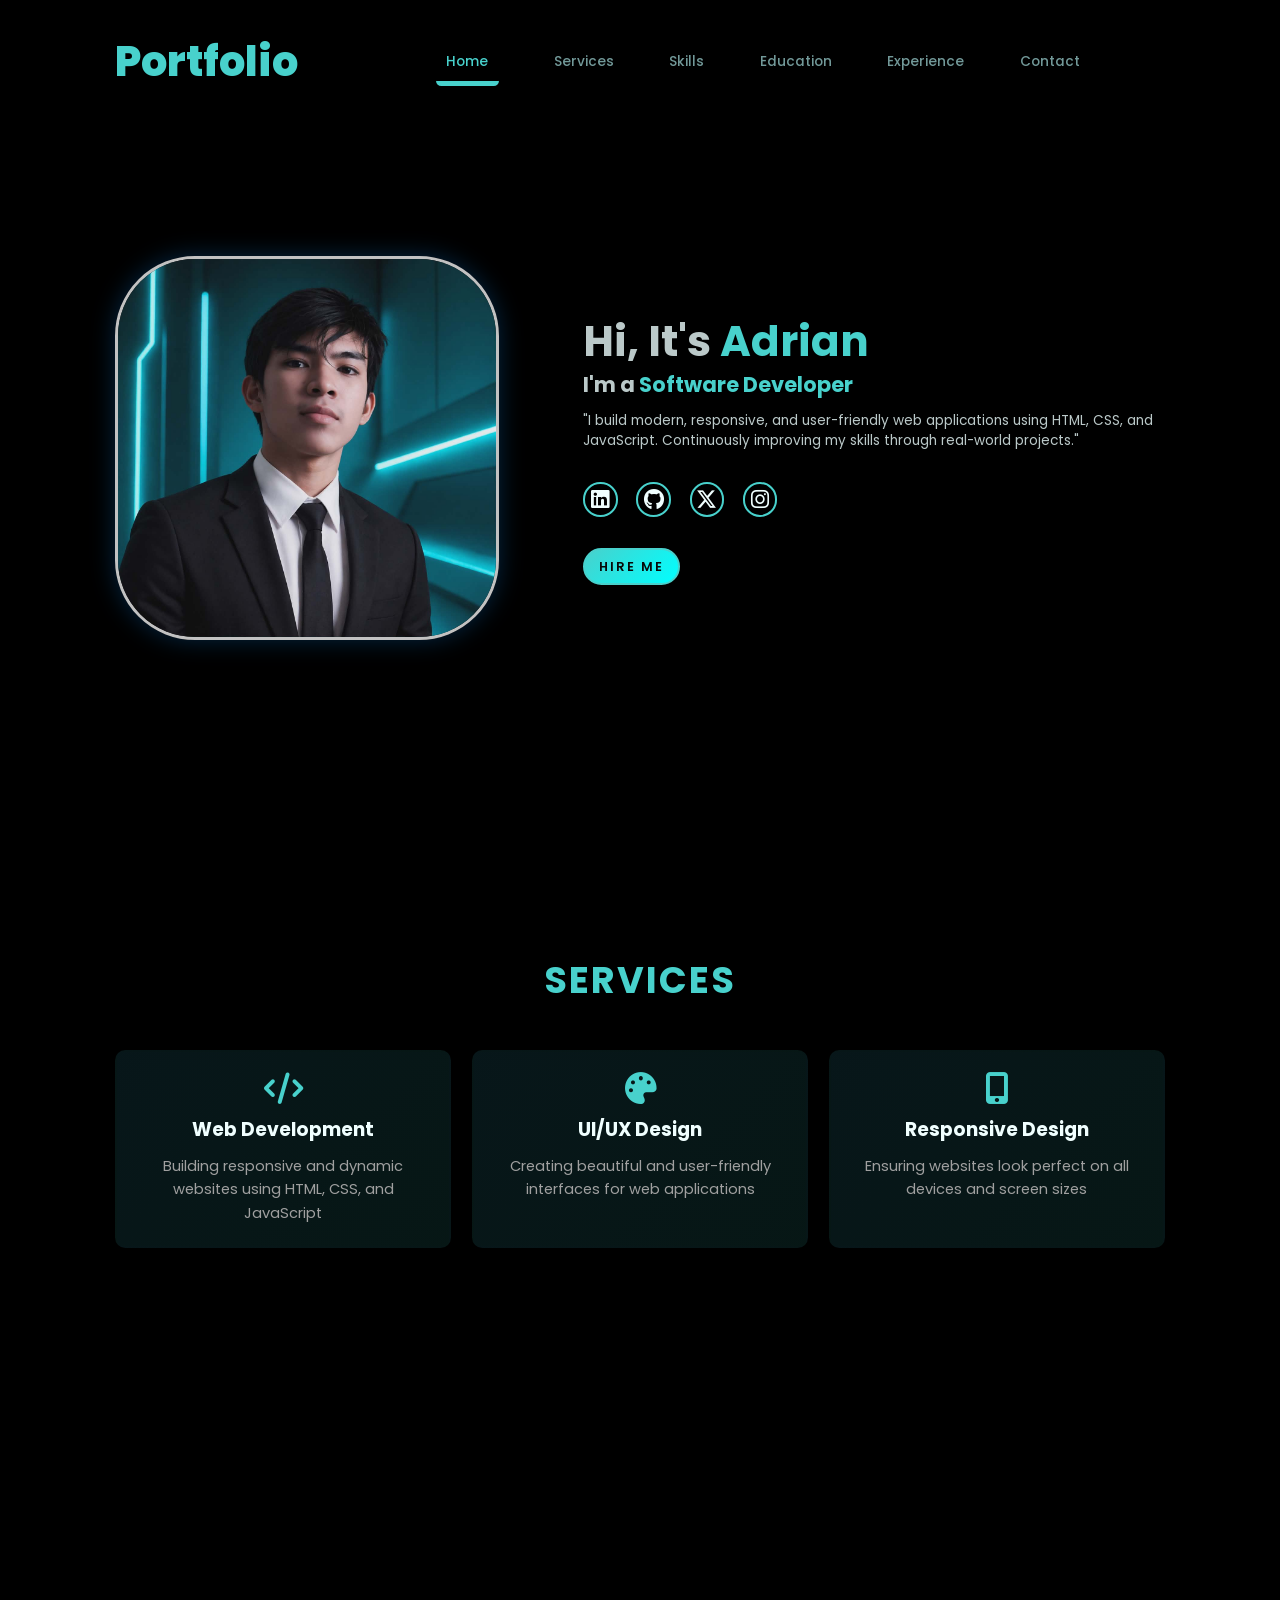
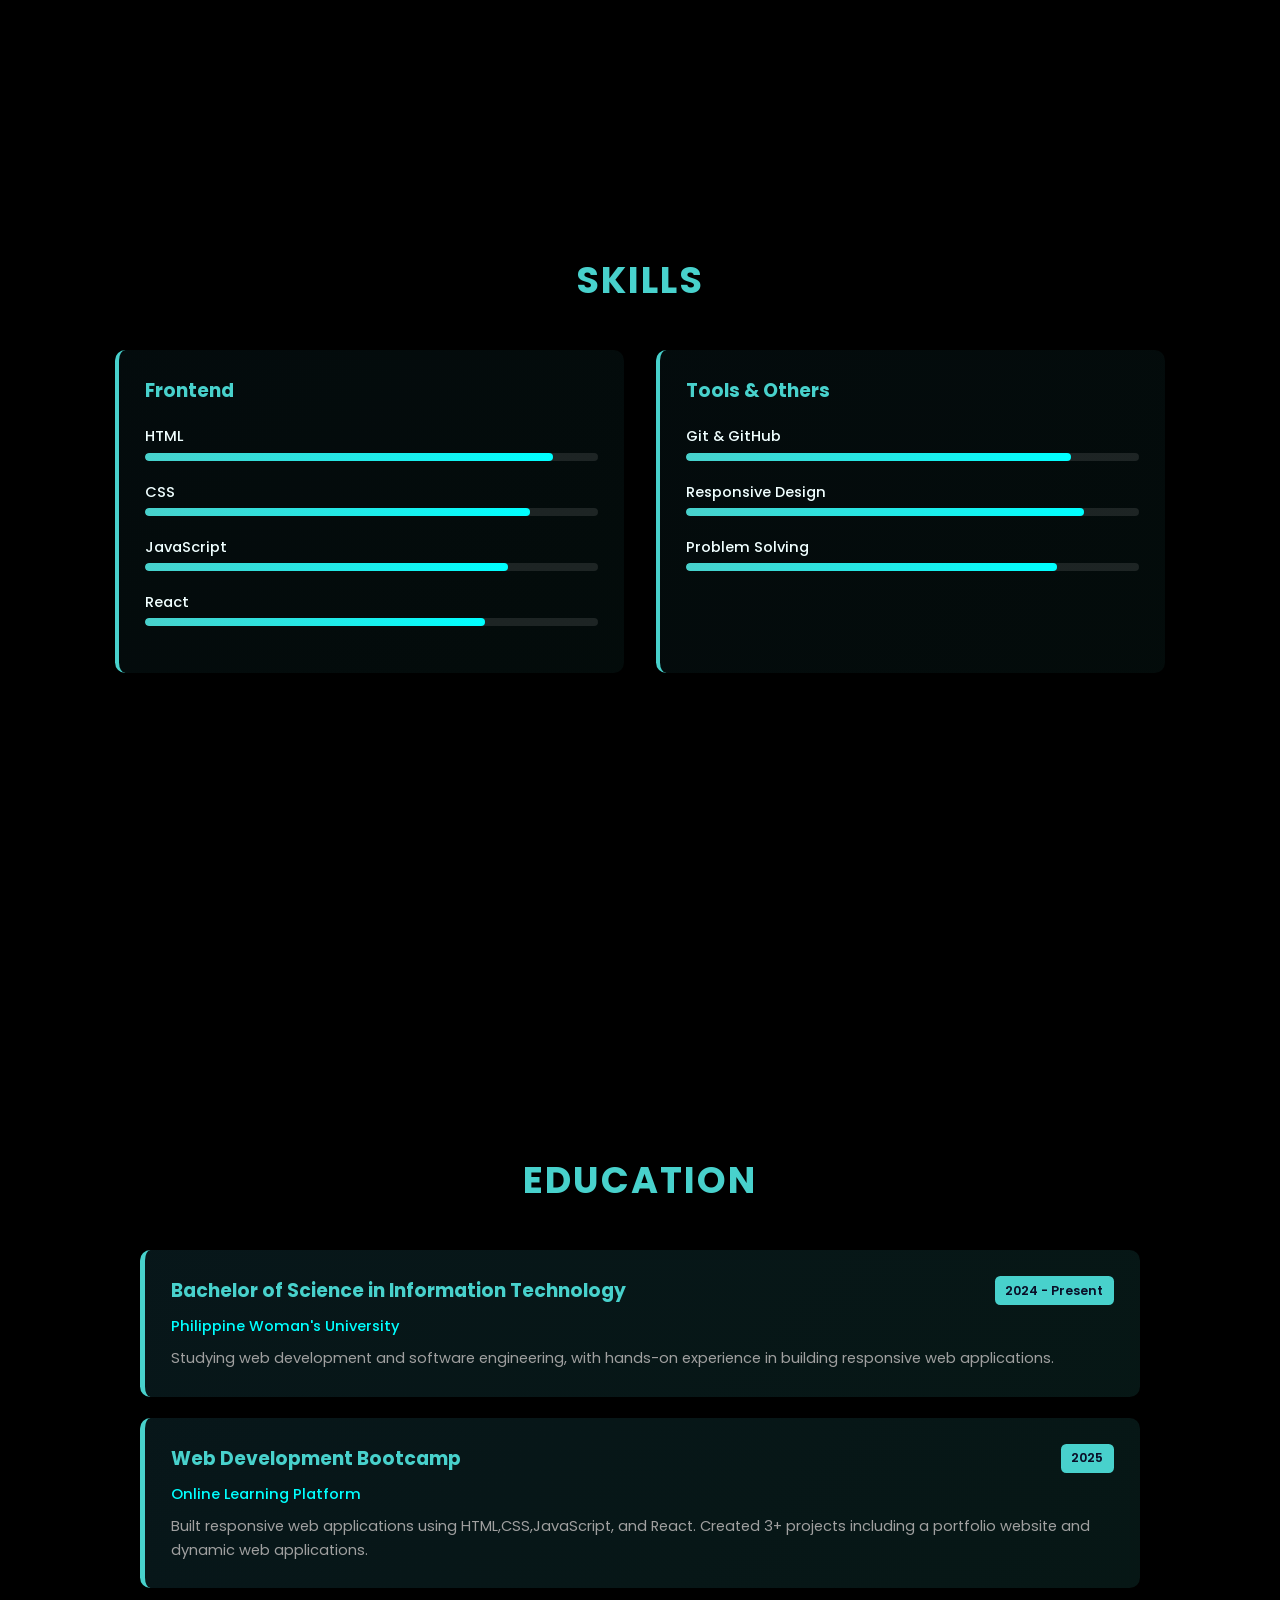
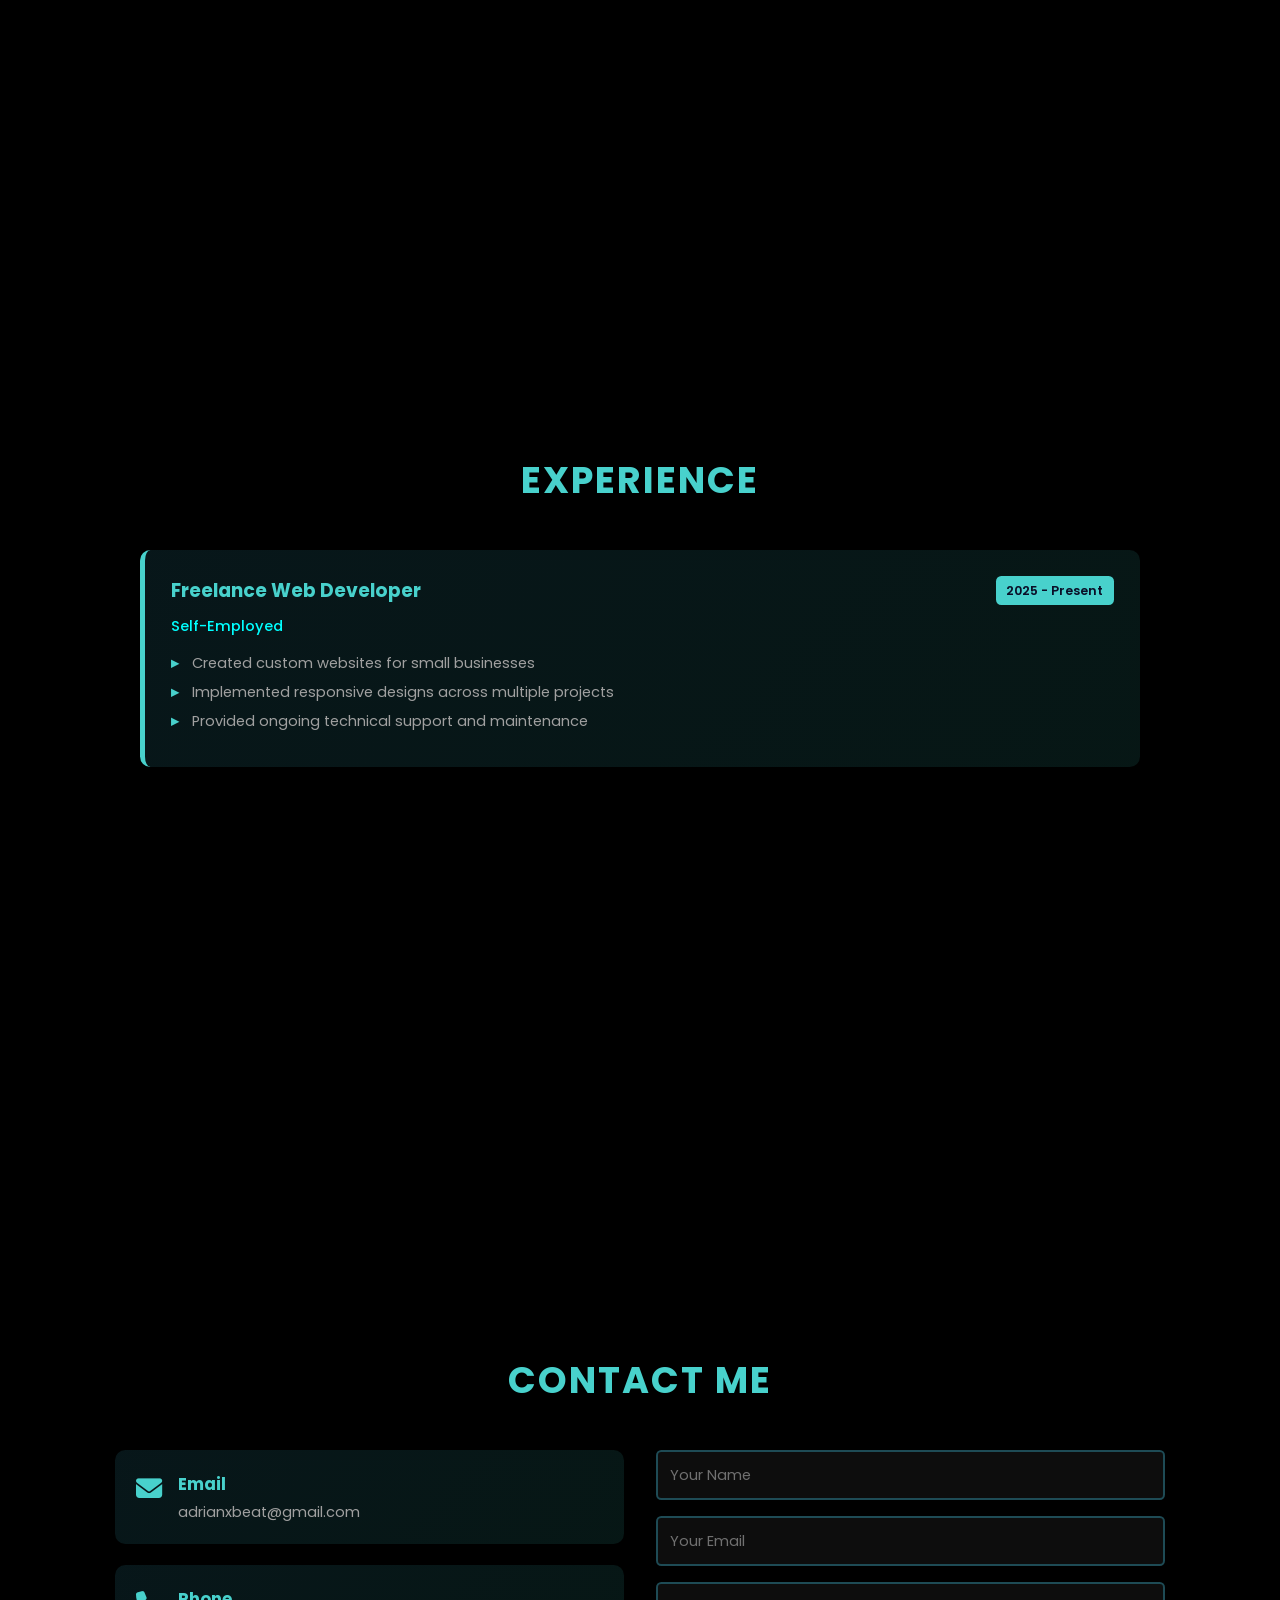
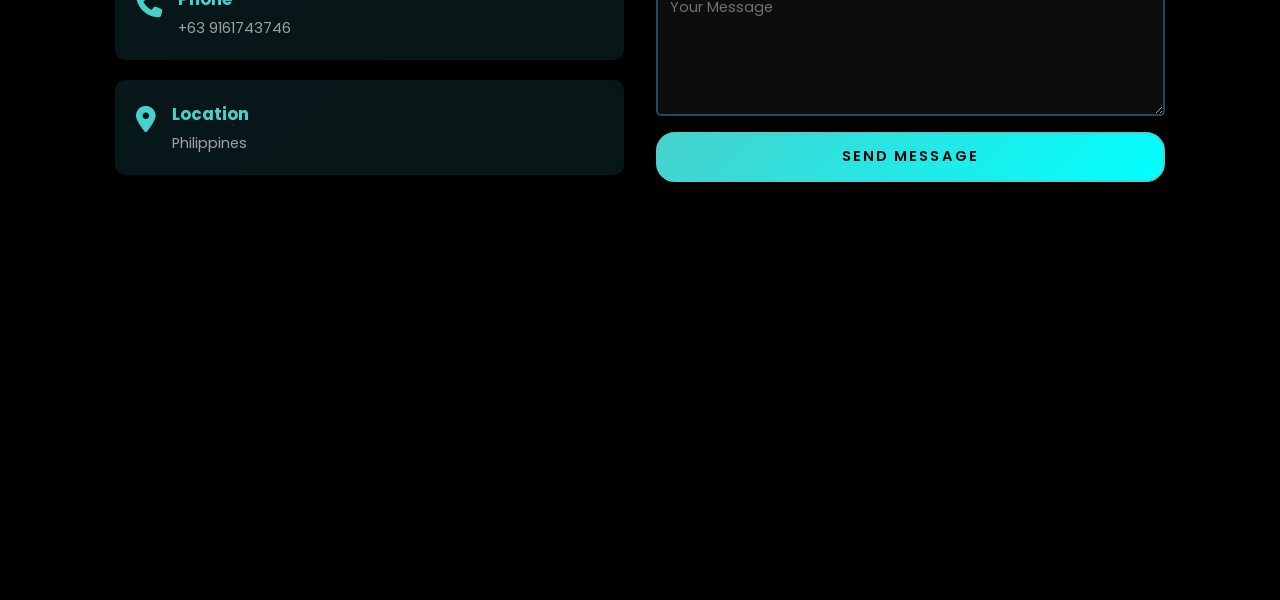
==== index.html @ 067dfb55 "first commit" ====
<!DOCTYPE html>
<html lang="en">
<head>
    <meta charset="UTF-8">
    <meta name="viewport" content="width=device-width, initial-scale=1.0">
    <title>Portfolio Website</title>
     <link rel="stylesheet" href="https://cdnjs.cloudflare.com/ajax/libs/font-awesome/6.5.1/css/all.min.css">
     
     <link rel="stylesheet" href="style.css">
    
     
</head>
<body>
    <header>
        <a href="#" class="logo"> Portfolio</a>
        
        <nav id="navbar">
            <a href="#home" class="active">Home</a>
            <a href="#services">Services</a>
            <a href="#skills">Skills</a>
            <a href="#education">Education</a>
            <a href="#experience">Experience</a>
            <a href="#contact">Contact</a>
            </nav>

        <div class="menu-toggle" id="menuToggle">
            <span></span>
            <span></span>
            <span></span>
        </div>
            </header>
            <section id="home" class="home">
                <div class="home-img">
                    <img src="image.jpg/xgEoRzJ2.jpeg" alt="Adie's profile">
                    </div>
                <div class="home-content">
                    <h1>Hi, It's <span>Adrian</span></h1>
                    <h3 class="typing-text"> I'm a<span></span></h3>
                    <p>"I build modern, responsive, and user-friendly web applications using HTML, CSS, and JavaScript. Continuously improving my skills through real-world projects."</p>
                    <div class="social-icons">
                        <a href="#"><i class="fa-brands fa-linkedin"></i></a>
                        <a href="#"><i class="fa-brands fa-github"></i></a>
                        <a href="#"><i class="fa-brands fa-x-twitter"></i></a>
                        <a href="#"><i class="fa-brands fa-instagram"></i></a>
                        </div>
                        <a href="#contact" class="btn">Hire me</a>
                        </div>
            
            </section>

            <!-- SERVICES SECTION -->
            <section id="services" class="services">
                <h2 class="section-title">Services</h2>
                <div class="services-container">
                    <div class="service-card">
                        <i class="fas fa-code"></i>
                        <h3>Web Development</h3>
                        <p>Building responsive and dynamic websites using HTML, CSS, and JavaScript</p>
                    </div>
                    <div class="service-card">
                        <i class="fas fa-palette"></i>
                        <h3>UI/UX Design</h3>
                        <p>Creating beautiful and user-friendly interfaces for web applications</p>
                    </div>
                    <div class="service-card">
                        <i class="fas fa-mobile-alt"></i>
                        <h3>Responsive Design</h3>
                        <p>Ensuring websites look perfect on all devices and screen sizes</p>
                    </div>
                </div>
            </section>

            <!-- SKILLS SECTION -->
            <section id="skills" class="skills">
                <h2 class="section-title">Skills</h2>
                <div class="skills-container">
                    <div class="skill-box">
                        <h3>Frontend</h3>
                        <div class="skill-item">
                            <span>HTML</span>
                            <div class="skill-bar">
                                <div class="skill-progress" style="width: 90%;"></div>
                            </div>
                        </div>
                        <div class="skill-item">
                            <span>CSS</span>
                            <div class="skill-bar">
                                <div class="skill-progress" style="width: 85%;"></div>
                            </div>
                        </div>
                        <div class="skill-item">
                            <span>JavaScript</span>
                            <div class="skill-bar">
                                <div class="skill-progress" style="width: 80%;"></div>
                            </div>
                        </div>
                        <div class="skill-item">
                            <span>React</span>
                            <div class="skill-bar">
                                <div class="skill-progress" style="width: 75%;"></div>
                            </div>
                        </div>
                    </div>
                    <div class="skill-box">
                        <h3>Tools & Others</h3>
                        <div class="skill-item">
                            <span>Git & GitHub</span>
                            <div class="skill-bar">
                                <div class="skill-progress" style="width: 85%;"></div>
                            </div>
                        </div>
                        <div class="skill-item">
                            <span>Responsive Design</span>
                            <div class="skill-bar">
                                <div class="skill-progress" style="width: 88%;"></div>
                            </div>
                        </div>
                        <div class="skill-item">
                            <span>Problem Solving</span>
                            <div class="skill-bar">
                                <div class="skill-progress" style="width: 82%;"></div>
                            </div>
                   
                </div>
            </section>

            <!-- EDUCATION SECTION -->
            <section id="education" class="education">
                <h2 class="section-title">Education</h2>
                <div class="education-container">
                    <div class="edu-card">
                        <div class="edu-header">
                            <h3>Bachelor of Science in Information Technology</h3>
                            <span class="year">2024 - Present</span>
                        </div>
                        <p class="school">Philippine Woman's University</p>
                        <p class="description">Studying web development and software engineering, with hands-on experience in building responsive web applications.</p>
                    </div>
                    <div class="edu-card">
                        <div class="edu-header">
                            <h3>Web Development Bootcamp</h3>
                            <span class="year">2025</span>
                        </div>
                        <p class="school">Online Learning Platform</p>
                        <p class="description">Built responsive web applications using HTML,CSS,JavaScript, and React. Created 3+ projects including a portfolio website and dynamic web applications.</p>
                    </div>
            
                </div>
            </section>

            <!-- EXPERIENCE SECTION -->
            <section id="experience" class="experience">
                <h2 class="section-title">Experience</h2>
                <div class="experience-container">
                   
                    <div class="exp-card">
                        <div class="exp-header">
                            <h3>Freelance Web Developer</h3>
                            <span class="year">2025 - Present</span>
                        </div>
                        <p class="company">Self-Employed</p>
                        <ul class="exp-details">
                            <li>Created custom websites for small businesses</li>
                            <li>Implemented responsive designs across multiple projects</li>
                            <li>Provided ongoing technical support and maintenance</li>
                        </ul>
                    </div>
                </div>
            </section>

            <!-- CONTACT SECTION -->
            <section id="contact" class="contact">
                <h2 class="section-title">Contact Me</h2>
                <div class="contact-container">
                    <div class="contact-info">
                        <div class="contact-item">
                            <i class="fas fa-envelope"></i>
                            <div>
                                <h3>Email</h3>
                                <p>adrianxbeat@gmail.com</p>
                            </div>
                        </div>
                        <div class="contact-item">
                            <i class="fas fa-phone"></i>
                            <div>
                                <h3>Phone</h3>
                                <p>+63 9161743746</p>
                            </div>
                        </div>
                        <div class="contact-item">
                            <i class="fas fa-map-marker-alt"></i>
                            <div>
                                <h3>Location</h3>
                                <p>Philippines</p>
                            </div>
                        </div>
                    </div>
                    <form class="contact-form">
                        <input type="text" placeholder="Your Name" required>
                        <input type="email" placeholder="Your Email" required>
                        <textarea placeholder="Your Message" rows="5" required></textarea>
                        <button type="submit" class="btn">Send Message</button>
                    </form>
                </div>
            </section>

    <script>
        // Menu Toggle
        const menuToggle = document.getElementById('menuToggle');
        const navbar = document.getElementById('navbar');
        const navLinks = document.querySelectorAll('nav a');

        menuToggle.addEventListener('click', () => {
            menuToggle.classList.toggle('active');
            navbar.classList.toggle('active');
        });

        // Close menu when a link is clicked
        navLinks.forEach(link => {
            link.addEventListener('click', () => {
                menuToggle.classList.remove('active');
                navbar.classList.remove('active');
            });
        });
    </script>
         
</body>
</html>
---- style.css ----
@import url('https://fonts.googleapis.com/css2?family=Poppins%3Awght%40100%3B200%3B300%3B400%3B500%3B600&display=swap%27%29%3B');


*{
    margin: 0;
    padding: 0;
    box-sizing: border-box;
    text-decoration: none;
    outline: none;
    font-family: 'Poppins', sans-serif;
}

html{
    font-size: 65.5%;
    scroll-behavior: smooth;
    
}

  body {
    width: 100%;
    height: 100vh;
    overflow-x: hidden;
    background: url("") no-repeat center center fixed;
    background-size: cover;
    color: rgb(187, 201, 201);
} 




header{
    margin-top: 20px;
    position: fixed;
    top: 0;
    left: 0;
    width: 100%;
    padding: 1rem  9%;
    background-color: transparent;
    filter: drop-shadow(10px);   
    display: flex;
    justify-content: space-between;
    align-items: center;
    z-index: 100;
}

.logo{
    font-size: 4rem;
    font-weight: 800;
    font-style: montserrat; ;
    color: mediumturquoise;
    Cursor: pointer;
    transition: 0.5s;
    
}
.logo:hover{
    transition: scale(1.1) ;
    transform: translateY(-10px);

   
}
nav a{
    font-size: 1.3rem;
    color: rgb(114, 153, 153);
    margin-left: 5rem;
    font-weight: 500; 
    transition: 0.3s ease;
    border-bottom: 3px solid transparent;

}
nav a:hover,
   nav a.active{
    color: mediumturquoise;
    border-bottom: 3px solid mediumturquoise;
}
 
nav a:hover,
nav a.active{
    padding: 1rem;
border-radius: 0.5rem;
border-bottom: 0.5rem solid mediumturquoise;
}



section{
   min-height: 100vh;
   padding: 5rem 9% 5rem ;
   scroll-margin-top: 100px; /* Adjust this value based on your header height */
}
 .home {
    display: flex;
    justify-content: center;
    align-items: center;
    gap: 8rem;
    background: url("") no-repeat center center;
    background-size: cover;
    background-color: black; /* fallback color */
}
    

.home .home-content h1{
    font-size: 4rem;
    font-weight: 700;
    line-height: 1.3;
    
}

/* SERVICES SECTION */
.services {
    background-color: #000000;
    padding: 5rem 9%;
}

.section-title {
    font-size: 3.5rem;
    font-weight: 700;
    text-align: center;
    margin-bottom: 4rem;
    color: mediumturquoise;
    text-transform: uppercase;
    letter-spacing: 2px;
}

.services-container {
    display: grid;
    grid-template-columns: repeat(auto-fit, minmax(280px, 1fr));
    gap: 2rem;
    max-width: 1200px;
    margin: 0 auto;
}

.service-card {
    background: linear-gradient(135deg, rgba(72, 219, 251, 0.1), rgba(64, 224, 208, 0.1));
    padding: 2rem;
    border-radius: 1rem;
    text-align: center;
    border: 2px solid transparent;
    transition: all 0.3s ease;
    cursor: pointer;
}

.service-card:hover {
    border-color: mediumturquoise;
    transform: translateY(-10px);
    box-shadow: 0 10px 30px rgba(72, 219, 251, 0.3);
}

.service-card i {
    font-size: 3rem;
    color: mediumturquoise;
    margin-bottom: 1rem;
}

.service-card h3 {
    font-size: 1.8rem;
    margin-bottom: 1rem;
    color: azure;
}

.service-card p {
    font-size: 1.4rem;
    color: #a0a0a0;
    line-height: 1.6;
}

/* SKILLS SECTION */
.skills {
    background-color: #000000;
    padding: 5rem 9%;
}

.skills-container {
    display: grid;
    grid-template-columns: repeat(auto-fit, minmax(300px, 1fr));
    gap: 3rem;
    max-width: 1200px;
    margin: 0 auto;
}

.skill-box {
    background: linear-gradient(135deg, rgba(72, 219, 251, 0.05), rgba(64, 224, 208, 0.05));
    padding: 2.5rem;
    border-radius: 1rem;
    border-left: 4px solid mediumturquoise;
}

.skill-box h3 {
    font-size: 1.8rem;
    color: mediumturquoise;
    margin-bottom: 2rem;
}

.skill-item {
    margin-bottom: 2rem;
}

.skill-item span {
    display: block;
    font-size: 1.4rem;
    color: azure;
    margin-bottom: 0.5rem;
    font-weight: 500;
}

.skill-bar {
    height: 8px;
    background-color: rgba(255, 255, 255, 0.1);
    border-radius: 10px;
    overflow: hidden;
}

.skill-progress {
    height: 100%;
    background: linear-gradient(90deg, mediumturquoise, cyan);
    border-radius: 10px;
    transition: width 0.3s ease;
}

/* EDUCATION SECTION */
.education {
    background-color: #000000;
    padding: 5rem 9%;
}

.education-container {
    max-width: 1000px;
    margin: 0 auto;
    display: flex;
    flex-direction: column;
    gap: 2rem;
}

.edu-card {
    background: linear-gradient(135deg, rgba(72, 219, 251, 0.1), rgba(64, 224, 208, 0.1));
    padding: 2.5rem;
    border-radius: 1rem;
    border-left: 5px solid mediumturquoise;
    transition: all 0.3s ease;
}

.edu-card:hover {
    transform: translateX(10px);
    box-shadow: 0 10px 30px rgba(72, 219, 251, 0.2);
}

.edu-header {
    display: flex;
    justify-content: space-between;
    align-items: flex-start;
    margin-bottom: 1rem;
}

.edu-card h3 {
    font-size: 1.8rem;
    color: mediumturquoise;
    flex: 1;
}

.edu-card .year {
    background-color: mediumturquoise;
    color: #0a0e27;
    padding: 0.5rem 1rem;
    border-radius: 0.5rem;
    font-weight: 600;
    font-size: 1.2rem;
    white-space: nowrap;
    margin-left: 1rem;
}

.school {
    font-size: 1.4rem;
    color: cyan;
    margin-bottom: 1rem;
    font-weight: 500;
}

.edu-card .description {
    font-size: 1.4rem;
    color: #a0a0a0;
    line-height: 1.6;
}

/* EXPERIENCE SECTION */
.experience {
    background-color: #000000;
    padding: 5rem 9%;
}

.experience-container {
    max-width: 1000px;
    margin: 0 auto;
    display: flex;
    flex-direction: column;
    gap: 2rem;
}

.exp-card {
    background: linear-gradient(135deg, rgba(72, 219, 251, 0.1), rgba(64, 224, 208, 0.1));
    padding: 2.5rem;
    border-radius: 1rem;
    border-left: 5px solid mediumturquoise;
    transition: all 0.3s ease;
}

.exp-card:hover {
    transform: translateX(10px);
    box-shadow: 0 10px 30px rgba(72, 219, 251, 0.2);
}

.exp-header {
    display: flex;
    justify-content: space-between;
    align-items: flex-start;
    margin-bottom: 1rem;
}

.exp-card h3 {
    font-size: 1.8rem;
    color: mediumturquoise;
    flex: 1;
}

.exp-card .year {
    background-color: mediumturquoise;
    color: #0a0e27;
    padding: 0.5rem 1rem;
    border-radius: 0.5rem;
    font-weight: 600;
    font-size: 1.2rem;
    white-space: nowrap;
    margin-left: 1rem;
}

.company {
    font-size: 1.4rem;
    color: cyan;
    margin-bottom: 1.5rem;
    font-weight: 500;
}

.exp-details {
    list-style: none;
}

.exp-details li {
    font-size: 1.4rem;
    color: #a0a0a0;
    margin-bottom: 0.8rem;
    padding-left: 2rem;
    position: relative;
}

.exp-details li:before {
    content: "▸";
    position: absolute;
    left: 0;
    color: mediumturquoise;
    font-weight: bold;
}

/* CONTACT SECTION */
.contact {
    background-color: #000000;
    padding: 5rem 9%;
}

.contact-container {
    max-width: 1200px;
    margin: 0 auto;
    display: grid;
    grid-template-columns: 1fr 1fr;
    gap: 3rem;
}

.contact-info {
    display: flex;
    flex-direction: column;
    gap: 2rem;
}

.contact-item {
    display: flex;
    gap: 1.5rem;
    align-items: flex-start;
    background: linear-gradient(135deg, rgba(72, 219, 251, 0.1), rgba(64, 224, 208, 0.1));
    padding: 2rem;
    border-radius: 1rem;
    transition: all 0.3s ease;
}

.contact-item:hover {
    transform: translateY(-5px);
    box-shadow: 0 10px 30px rgba(72, 219, 251, 0.2);
}

.contact-item i {
    font-size: 2.5rem;
    color: mediumturquoise;
    margin-top: 0.5rem;
}

.contact-item h3 {
    font-size: 1.6rem;
    color: mediumturquoise;
    margin-bottom: 0.5rem;
}

.contact-item p {
    font-size: 1.4rem;
    color: #a0a0a0;
}

.contact-form {
    display: flex;
    flex-direction: column;
    gap: 1.5rem;
}

.contact-form input,
.contact-form textarea {
    padding: 1.2rem;
    background-color: rgba(255, 255, 255, 0.05);
    border: 2px solid rgba(72, 219, 251, 0.3);
    border-radius: 0.5rem;
    color: azure;
    font-size: 1.4rem;
    font-family: 'Poppins', sans-serif;
    transition: all 0.3s ease;
}

.contact-form input:focus,
.contact-form textarea:focus {
    outline: none;
    border-color: mediumturquoise;
    box-shadow: 0 0 20px rgba(72, 219, 251, 0.3);
}

.contact-form input::placeholder,
.contact-form textarea::placeholder {
    color: #707070;
}

.contact-form .btn {
    padding: 1.2rem 2.5rem;
    font-size: 1.4rem;
    font-weight: 600;
}

/* BUTTON STYLING */
.btn {
    display: inline-block;
    padding: 1rem 2.5rem;
    background: linear-gradient(135deg, mediumturquoise, cyan);
    color: #0a0e27;
    border-radius: 0.5rem;
    font-size: 1.6rem;
    font-weight: 600;
    cursor: pointer;
    transition: all 0.3s ease;
    text-transform: uppercase;
    letter-spacing: 1px;
    border: none;
}

.btn:hover {
    transform: scale(1.05);
    box-shadow: 0 10px 30px rgba(72, 219, 251, 0.4);
}

/* RESPONSIVE DESIGN */
@media (max-width: 768px) {
    .contact-container {
        grid-template-columns: 1fr;
    }

    .edu-header,
    .exp-header {
        flex-direction: column;
    }

    .edu-card .year,
    .exp-card .year {
        margin-left: 0;
        margin-top: 1rem;
    }

    .section-title {
        font-size: 2.5rem;
    }

    nav a {
        margin-right: 2rem;
        font-size: 1.4rem;
    }

    /* Mobile Menu */
    .menu-toggle {
        display: flex;
    }

    nav {
        position: fixed;
        right: -100%;
        top: 70px;
        flex-direction: column;
        background-color: rgba(10, 14, 39, 0.98);
        width: 100%;
        text-align: center;
        transition: 0.3s ease;
        border-top: 2px solid mediumturquoise;
        padding: 2rem 0;
    }

    nav.active {
        right: 0;
    }

    nav a {
        display: block;
        margin: 1rem 0;
        font-size: 1.6rem;
        margin-right: 0;
    }

    header {
        padding: 1rem 5%;
    }

    .logo {
        font-size: 2.5rem;
    }
}


span{
    color: mediumturquoise;
}

.home .home-content h3{
    font-size: 2rem;
    margin-bottom: 1rem;
    font-weight: 700;
    
}
.home-content p{
    font-size: 1.3rem;   /* adjust this value */
}

.home-img{
    border-radius: 50%;
}
.home-img img{
    position: relative;
    width: 30vw;
    border-radius: 80px;
    border: 3px solid #c2c2c2;
    box-shadow: 0 0 25px rgba(8, 64, 110, 0.6), inset 0 0 10px rgba(179, 179, 179, 0.3);
    cursor: pointer;
    transition: all 0.3s ease;

}
.home-img img:hover{
    font-size: 1.8rem;
    font-weight: 500;
    transform: translateY(-10px);

}

.social-icons a{
    display: inline-flex;
    justify-content: center;
    align-items: center;
    width: 3.3rem;
    height: 3.3rem;
    background-color: transparent;
    border: 0.2rem solid mediumturquoise;
    font-size: 2.0rem;
    border-radius: 50%;
    margin: 3rem 1.5rem 3rem 0;
    transition: 0.3s ease;
    color: azure;
}
.social-icons a:hover{
    color: black;
    transform: scale(1.3) translateY(-5px);
    background-color: mediumturquoise;
    box-shadow: 0 0 25px  mediumturquoise;
   
}
.btn{
    display: inline-block;
    padding: 0.7rem 1.3rem;
    background-color: black;
    border-radius: 1.8rem;
    font-size: 1.2rem;
    color: rgb(8, 8, 8);
    letter-spacing: 0.2rem;
    font-weight: 600;
    border: 2px solid mediumturquoise;
    transition: 0.3s ease;
    cursor: pointer;
}
.btn:hover{
    transform: scale3d(1.03);
    background-color: mediumturquoise;
    color: black;
    box-shadow: 0 0 25px mediumturquoise;
}
.typing-text{
    font-size: 34px;
    font-weight: 600;
   min-width: 280px;
}
.typing-text span{
    position: relative;
}
.typing-text span::before{
    content: " Software Developer";
    color: mediumturquoise;
    animation: words 20s infinite;
}
.typing-text span::before{
    animation: words 20s infinite;
}
.typing-text span::after{
    content: "";
    background-color: black;
    position: absolute;
    width: calc(100% + 8px);
    height: 100%;
    border-left: 3px solid black;
    right: -8;
    animation: cursor 0.6s infinite;


}
@keyframes cursor{
    to{
        border-left: 3px solid mediumturquoise;

    }
    
}

@keyframes words {  
    0%, 18%, 100% {
        content: " Web Developer";
    }
    40% {
        content: " Frontend Developer";
    }
    60% {
        content: " UI/UX Designer";
    }
    80%{
        content: " BSIT Student";
    }
   
}

/* Mobile Responsive Design */
@media (max-width: 995px) {
    header {
        flex-direction: column;
        align-items: flex-start;
        padding: 1rem 5%;
        gap: 1rem;
        
    }

    nav {
        position: absolute;
        top: 80%;
        right: 0%;
        width: 25%;
        border-left: 3px solid mediumturquoise;
        border-bottom: 3px solid mediumturquoise;
        border-bottom-left-radius: 2rem;
        padding: 1rem solid;
        background-color: rgb(44, 44, 44);
        border-top: 0.2rem solid rgba(7, 156, 156, 0.6);

    }

    nav a {
        display: block;
        font-size: 1.6rem;
        margin: 0.4rem 0.8rem 0 0;
        padding: 0.7rem 1rem;
        border-bottom: 0.3rem solid transparent;
        border-radius: 0.5rem;
    }

    nav a:hover,
    nav a.active {
        color: mediumturquoise;
        border-bottom: 0.3rem solid mediumturquoise;
    }

    .home {
        flex-direction: column;
        gap: 3rem;
        text-align: center;
        padding-top: 7rem;
    }

    .home .home-content h1 {
        font-size: 3rem;
    }

    .home .home-content h3 {
        font-size: 1.8rem;
    }

    .home-content p {
        font-size: 1.1rem;
    }

    .home-img img {
        width: 65vw;
        max-width: 280px;
    }

    .social-icons {
        justify-content: center;
        flex-wrap: wrap;
    }

    .social-icons a {
        margin: 1rem 0.rem 0 0;
    }
    .btn{
    display: inline-block;
    padding: 0.5rem 1.3rem;
    background-color: black;
    border-radius: 1.8rem;
    font-size: 1.2rem;
    color: rgb(8, 8, 8);
    letter-spacing: 0.2rem;
    font-weight: 500;
    border: 1px solid mediumturquoise;
    transition: 0.3s ease;
    cursor: pointer;
    }
    
    
}
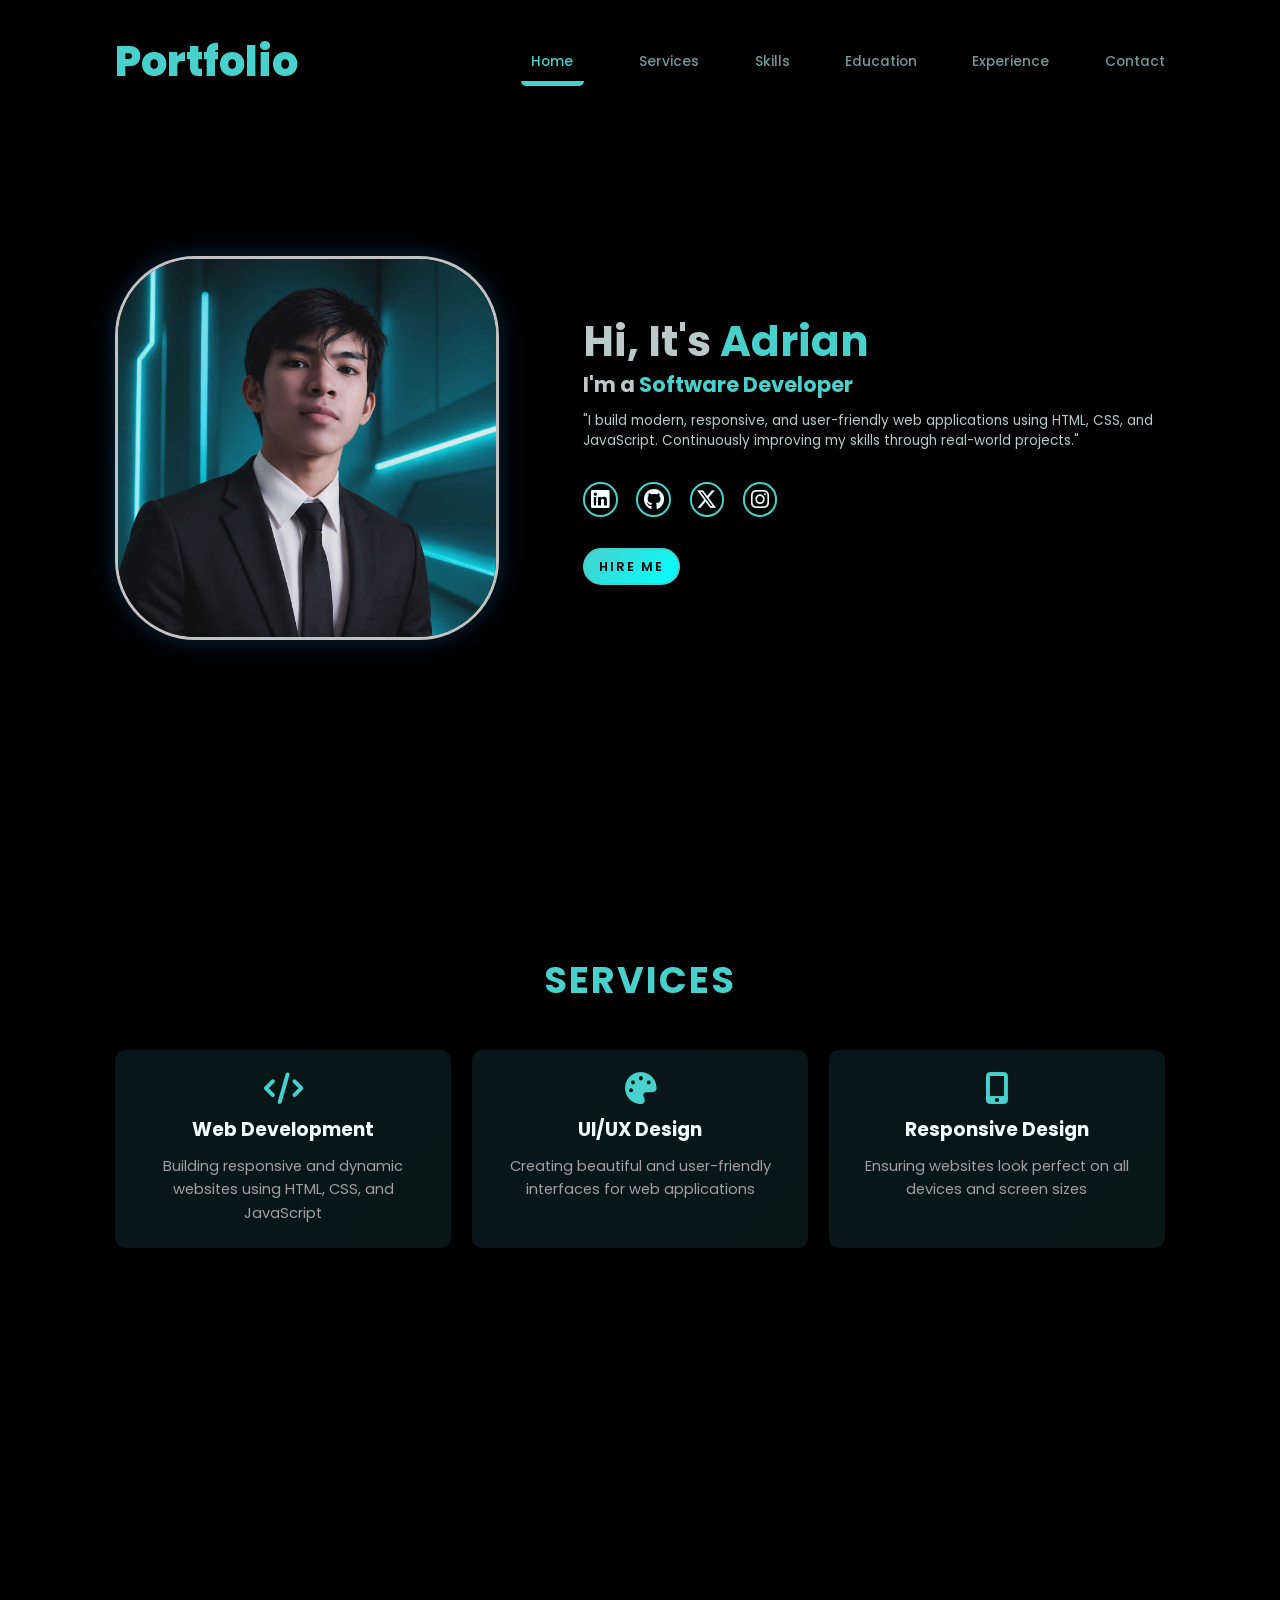
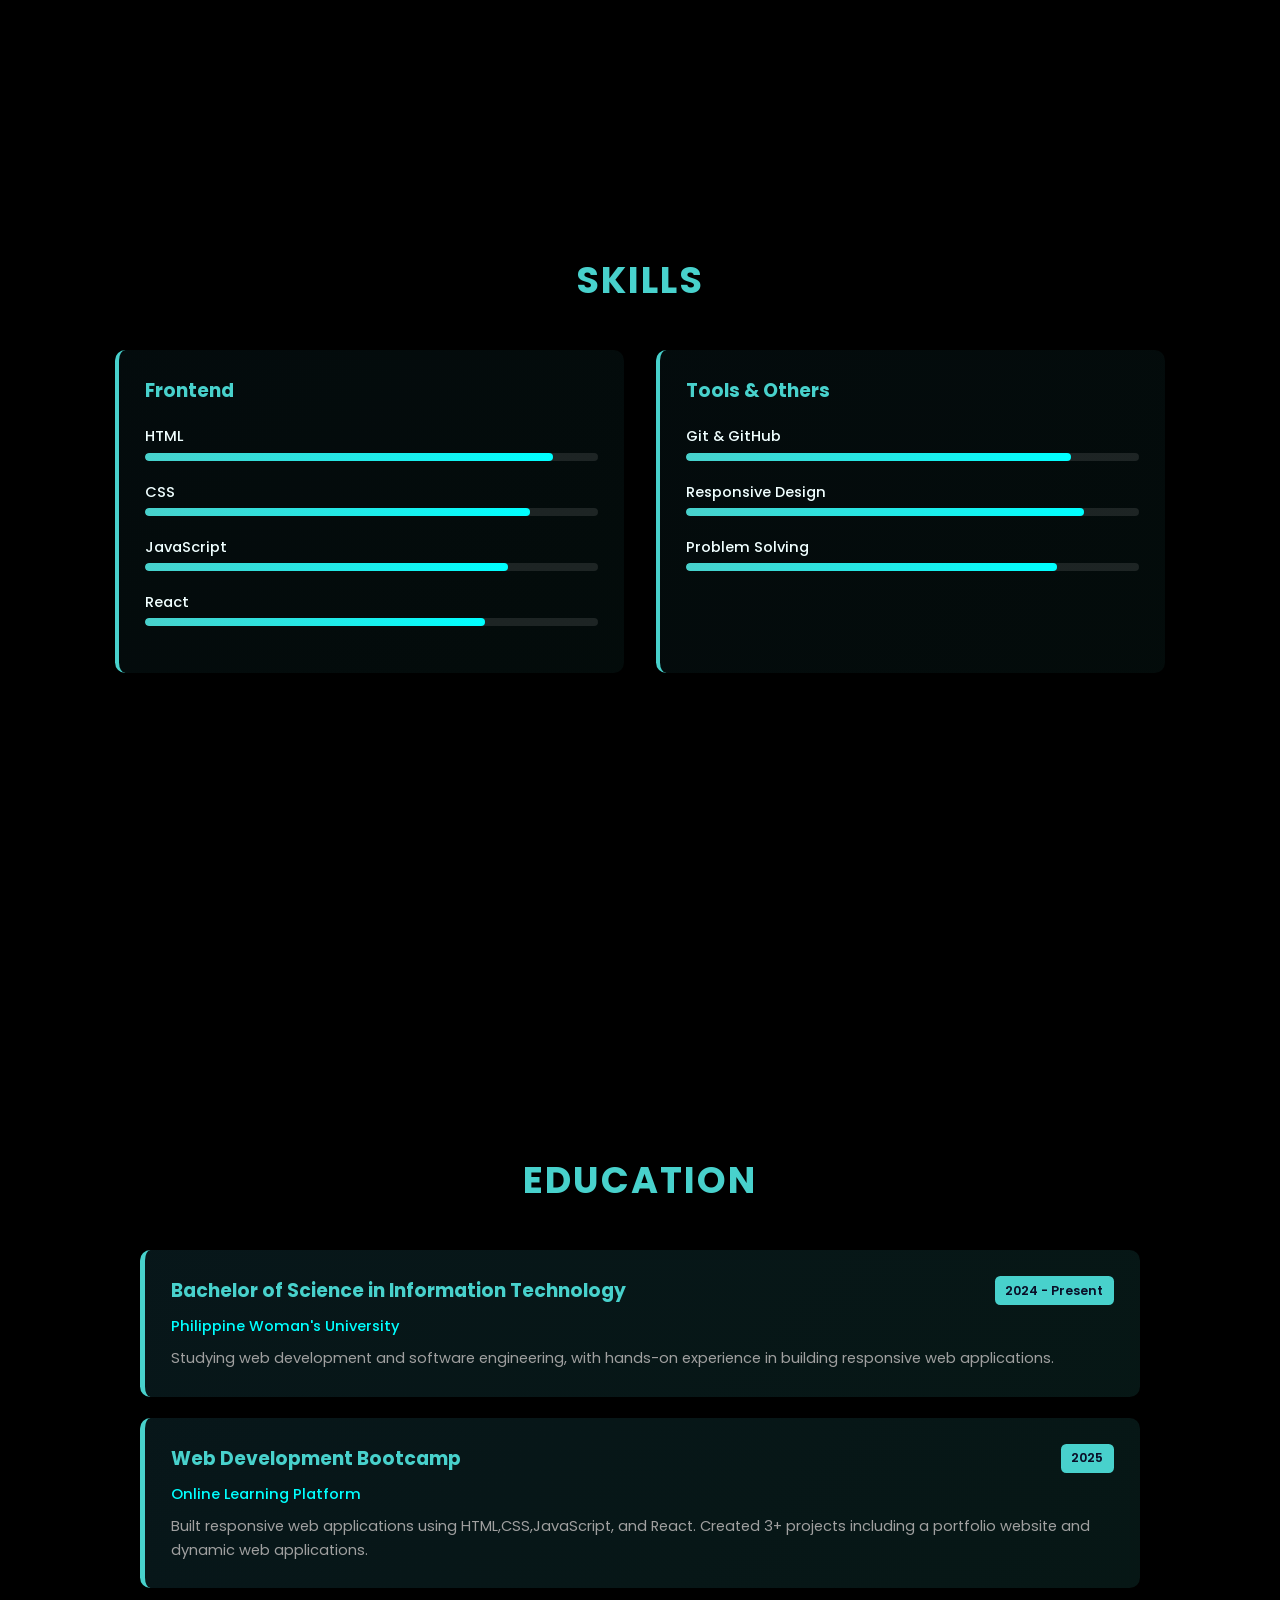
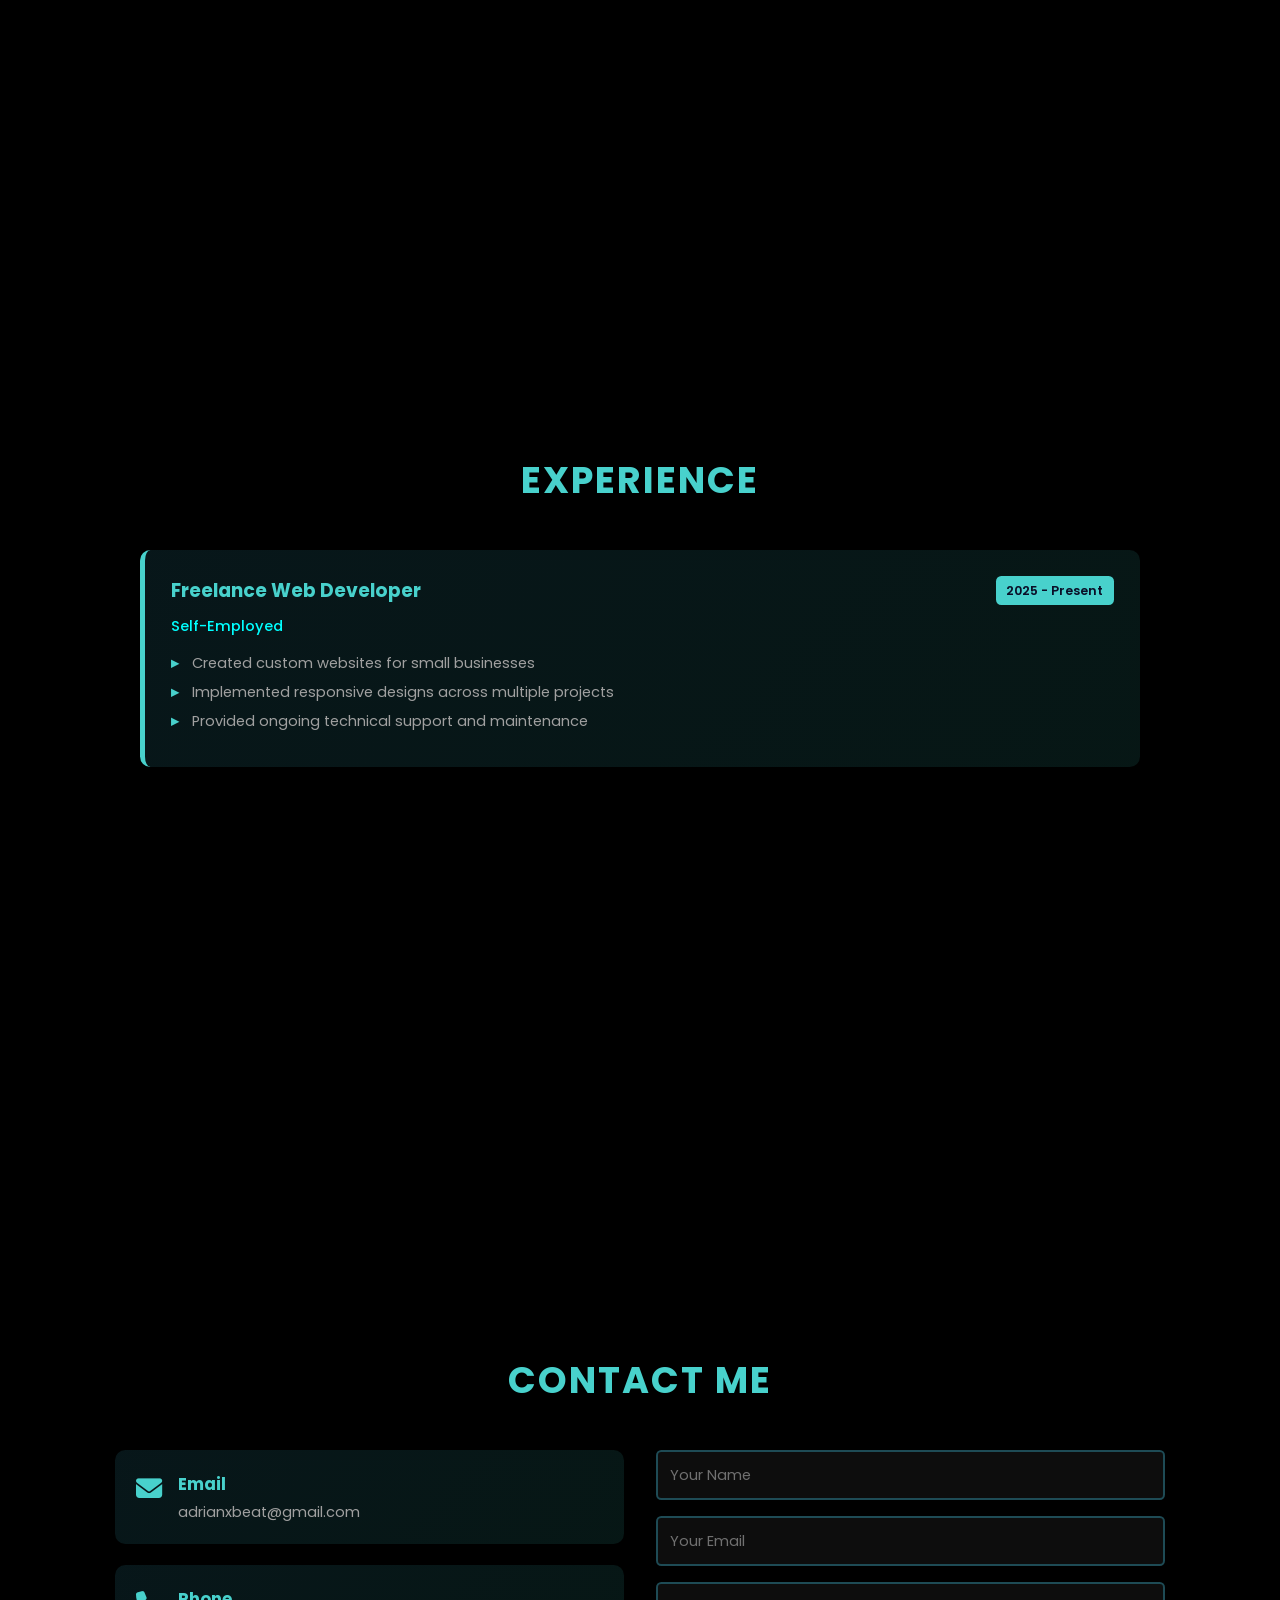
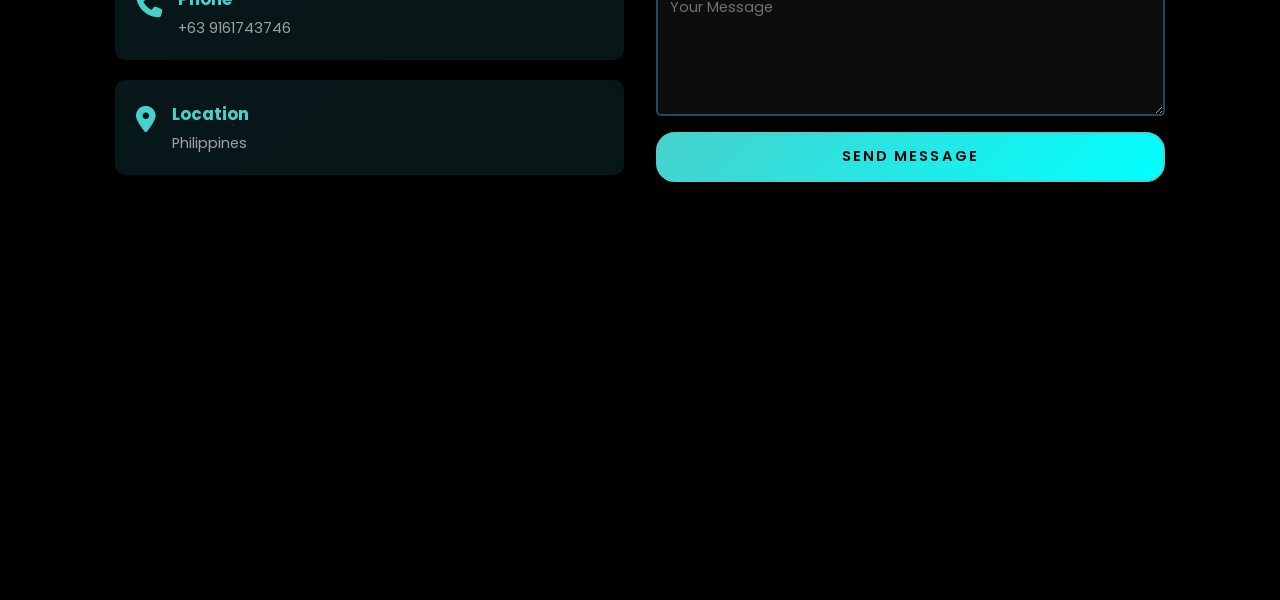
==== commit 4fa8836c: "Final contact form fix" ====
--- a/index.html
+++ b/index.html
@@ -195,13 +195,12 @@
                             </div>
                         </div>
                     </div>
-                    <form class="contact-form">
-                        <input type="text" placeholder="Your Name" required>
-                        <input type="email" placeholder="Your Email" required>
-                        <textarea placeholder="Your Message" rows="5" required></textarea>
-                        <button type="submit" class="btn">Send Message</button>
-                    </form>
-                </div>
+                    <form action="https://formspree.io/f/xykljeoe" method="POST" class="contact-form">
+    <input type="text" name="name" placeholder="Your Name" required>
+    <input type="email" name="email" placeholder="Your Email" required>
+    <textarea name="message" placeholder="Your Message" rows="5" required></textarea>
+    <button type="submit" class="btn">Send Message</button>
+</form>
             </section>
 
     <script>
--- a/style.css
+++ b/style.css
@@ -79,7 +79,34 @@
 border-radius: 0.5rem;
 border-bottom: 0.5rem solid mediumturquoise;
 }
-
+/* HAMBURGER MENU */
+.menu-toggle {
+    display: none;
+    flex-direction: column;
+    cursor: pointer;
+    z-index: 101;
+}
+
+.menu-toggle span {
+    width: 3rem;
+    height: 0.35rem;
+    background-color: mediumturquoise;
+    margin: 0.4rem 0;
+    transition: all 0.3s ease;
+    border-radius: 2px;
+}
+
+.menu-toggle.active span:nth-child(1) {
+    transform: rotate(45deg) translate(0.8rem, 1.5rem);
+}
+
+.menu-toggle.active span:nth-child(2) {
+    opacity: 0;
+}
+
+.menu-toggle.active span:nth-child(3) {
+    transform: rotate(-45deg) translate(0.8rem, -1.5rem);
+}
 
 
 section{
@@ -489,7 +516,7 @@
     }
 
     nav a {
-        margin-right: 2rem;
+        margin-left: 2rem;
         font-size: 1.4rem;
     }
 
@@ -500,7 +527,7 @@
 
     nav {
         position: fixed;
-        right: -100%;
+        left: -100%;
         top: 70px;
         flex-direction: column;
         background-color: rgba(10, 14, 39, 0.98);
@@ -512,14 +539,14 @@
     }
 
     nav.active {
-        right: 0;
+        left: 0;
     }
 
     nav a {
         display: block;
         margin: 1rem 0;
         font-size: 1.6rem;
-        margin-right: 0;
+        margin-left: 0;
     }
 
     header {
@@ -673,9 +700,9 @@
         top: 80%;
         right: 0%;
         width: 25%;
-        border-left: 3px solid mediumturquoise;
+        border-right: 3px solid mediumturquoise;
         border-bottom: 3px solid mediumturquoise;
-        border-bottom-left-radius: 2rem;
+        border-bottom-right-radius: 2rem;
         padding: 1rem solid;
         background-color: rgb(44, 44, 44);
         border-top: 0.2rem solid rgba(7, 156, 156, 0.6);
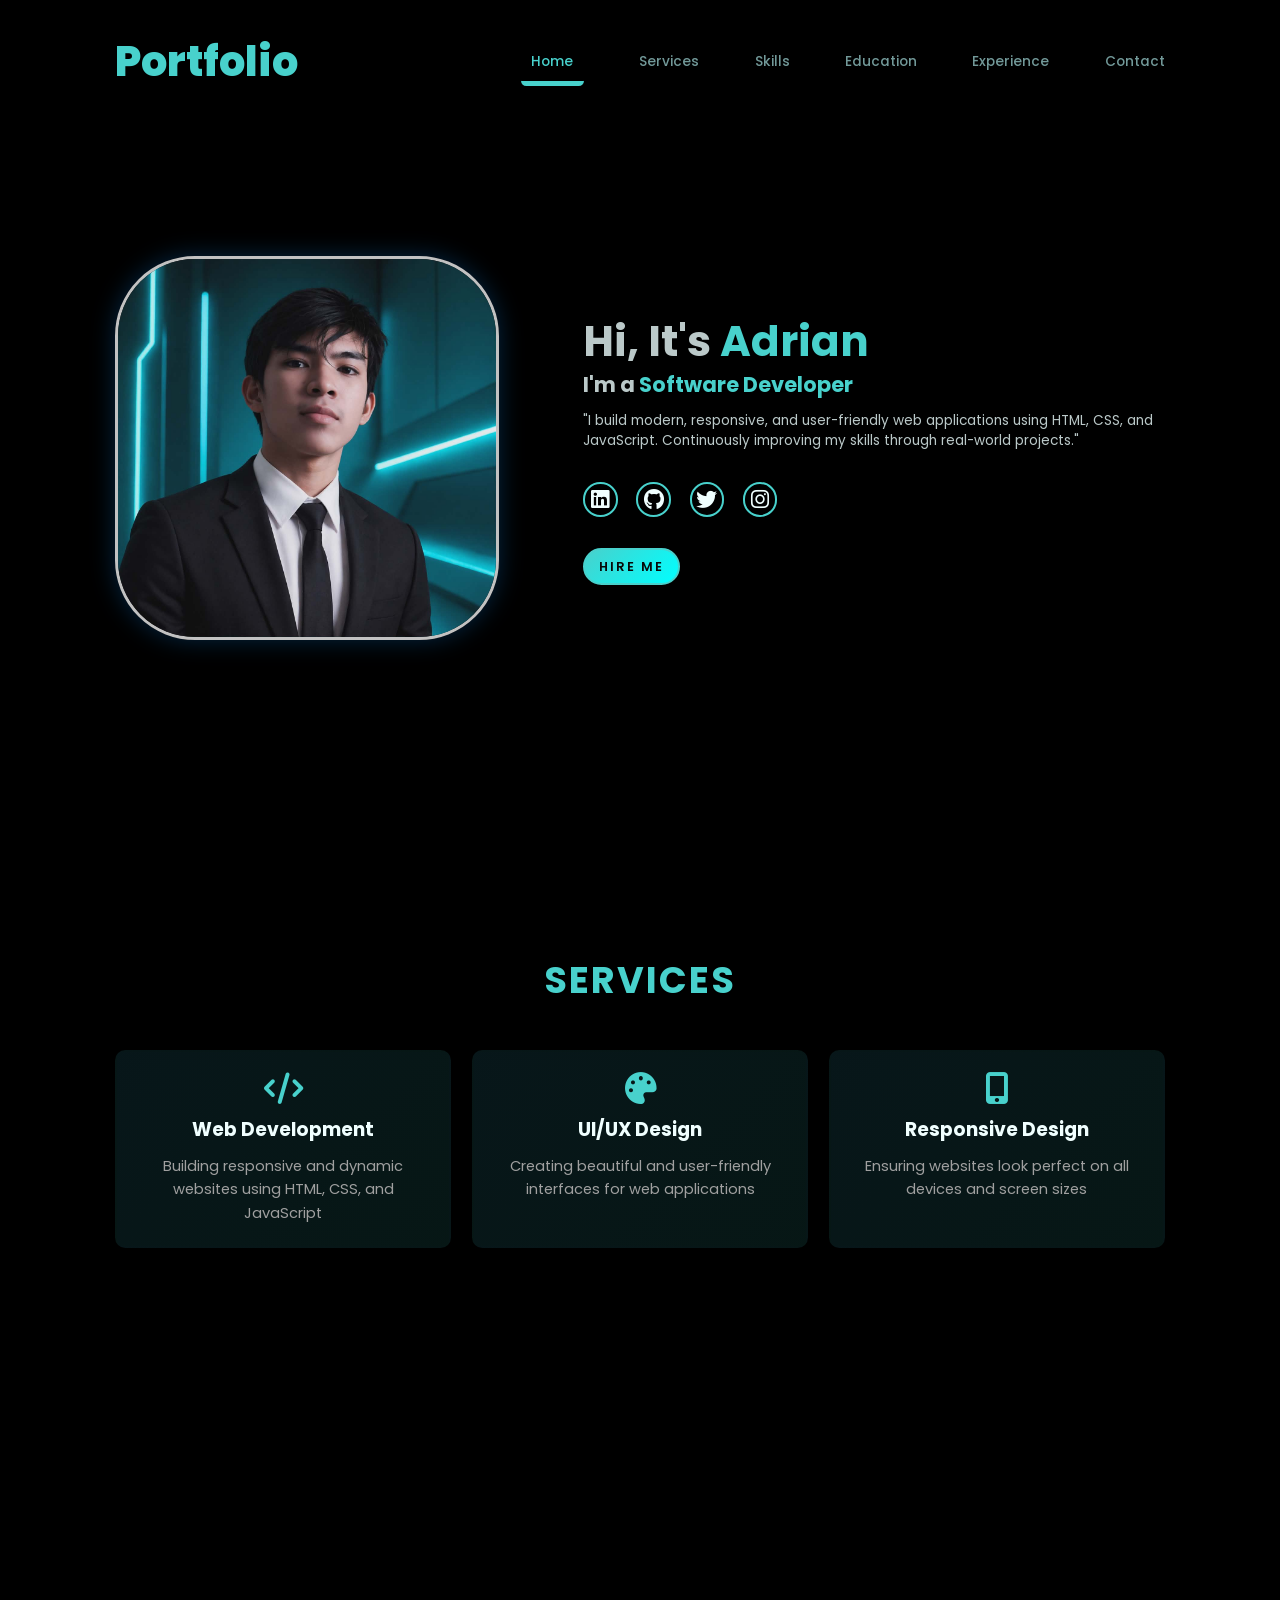
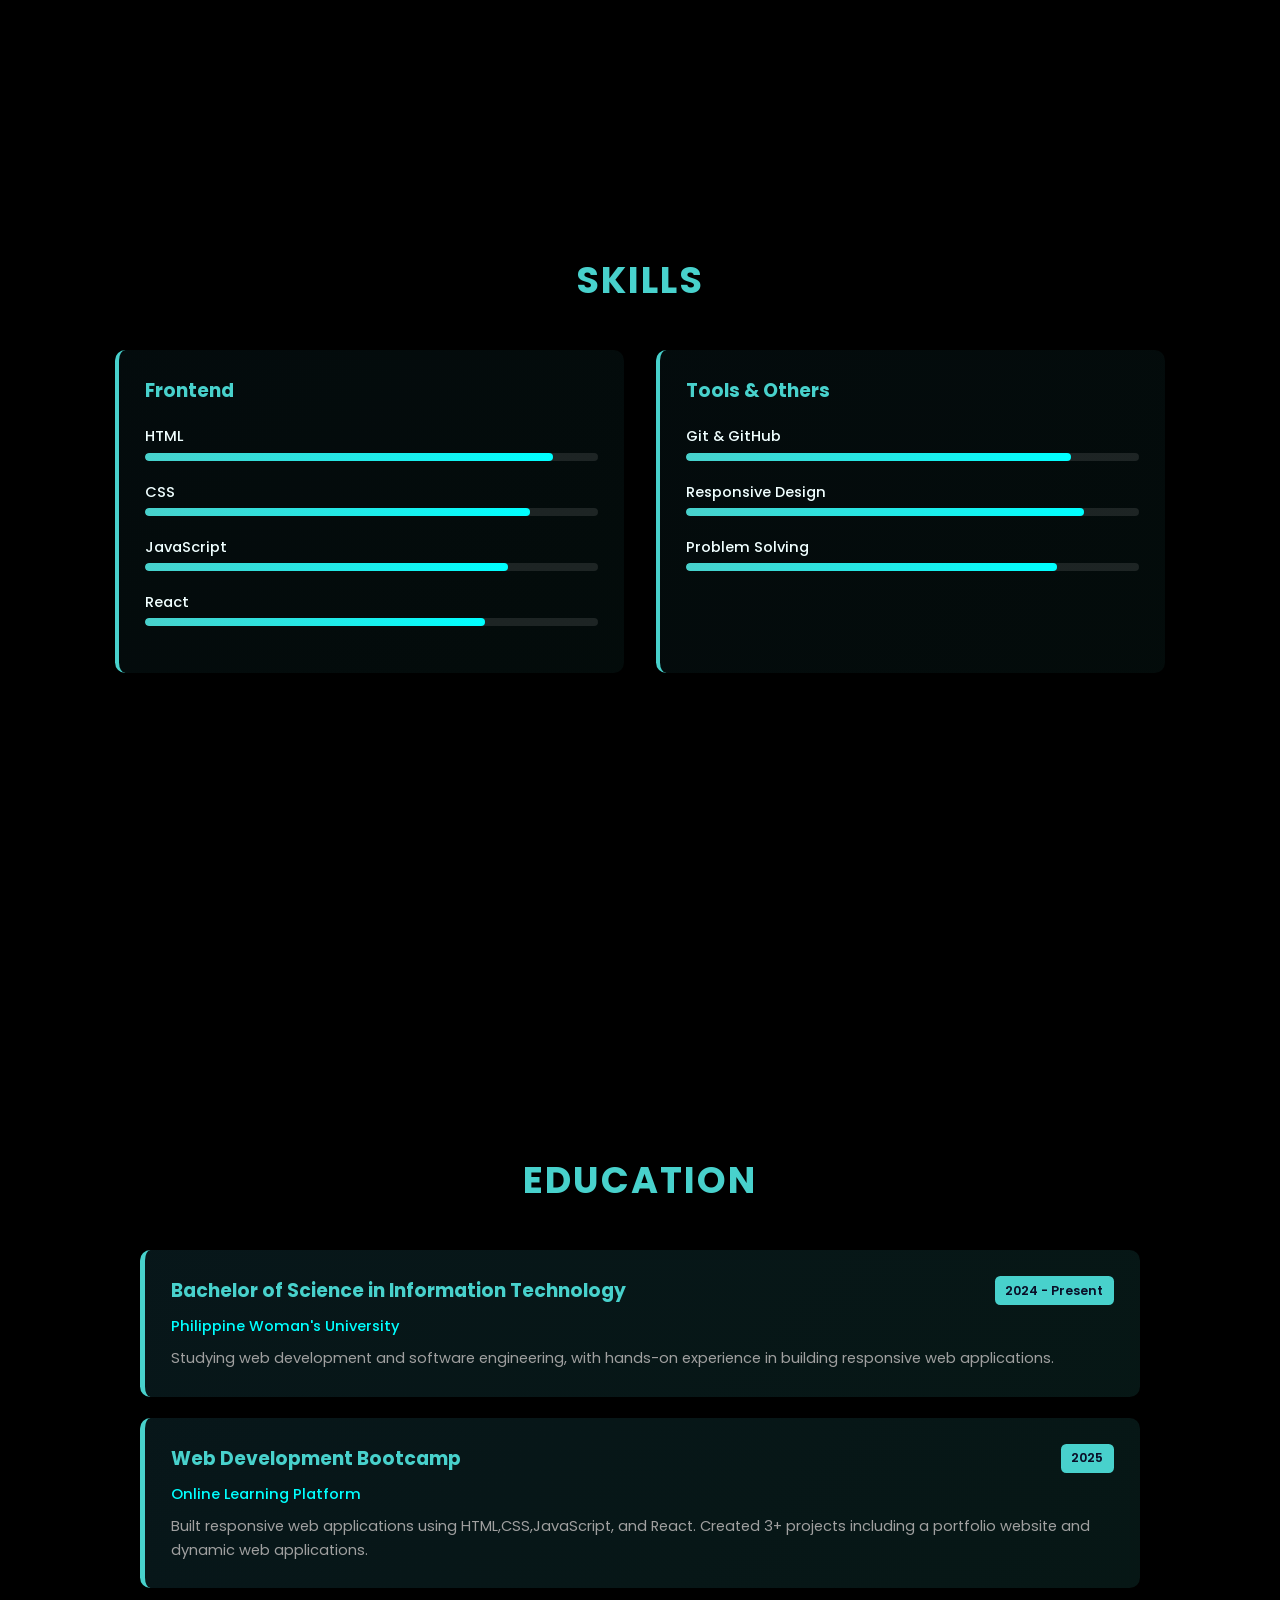
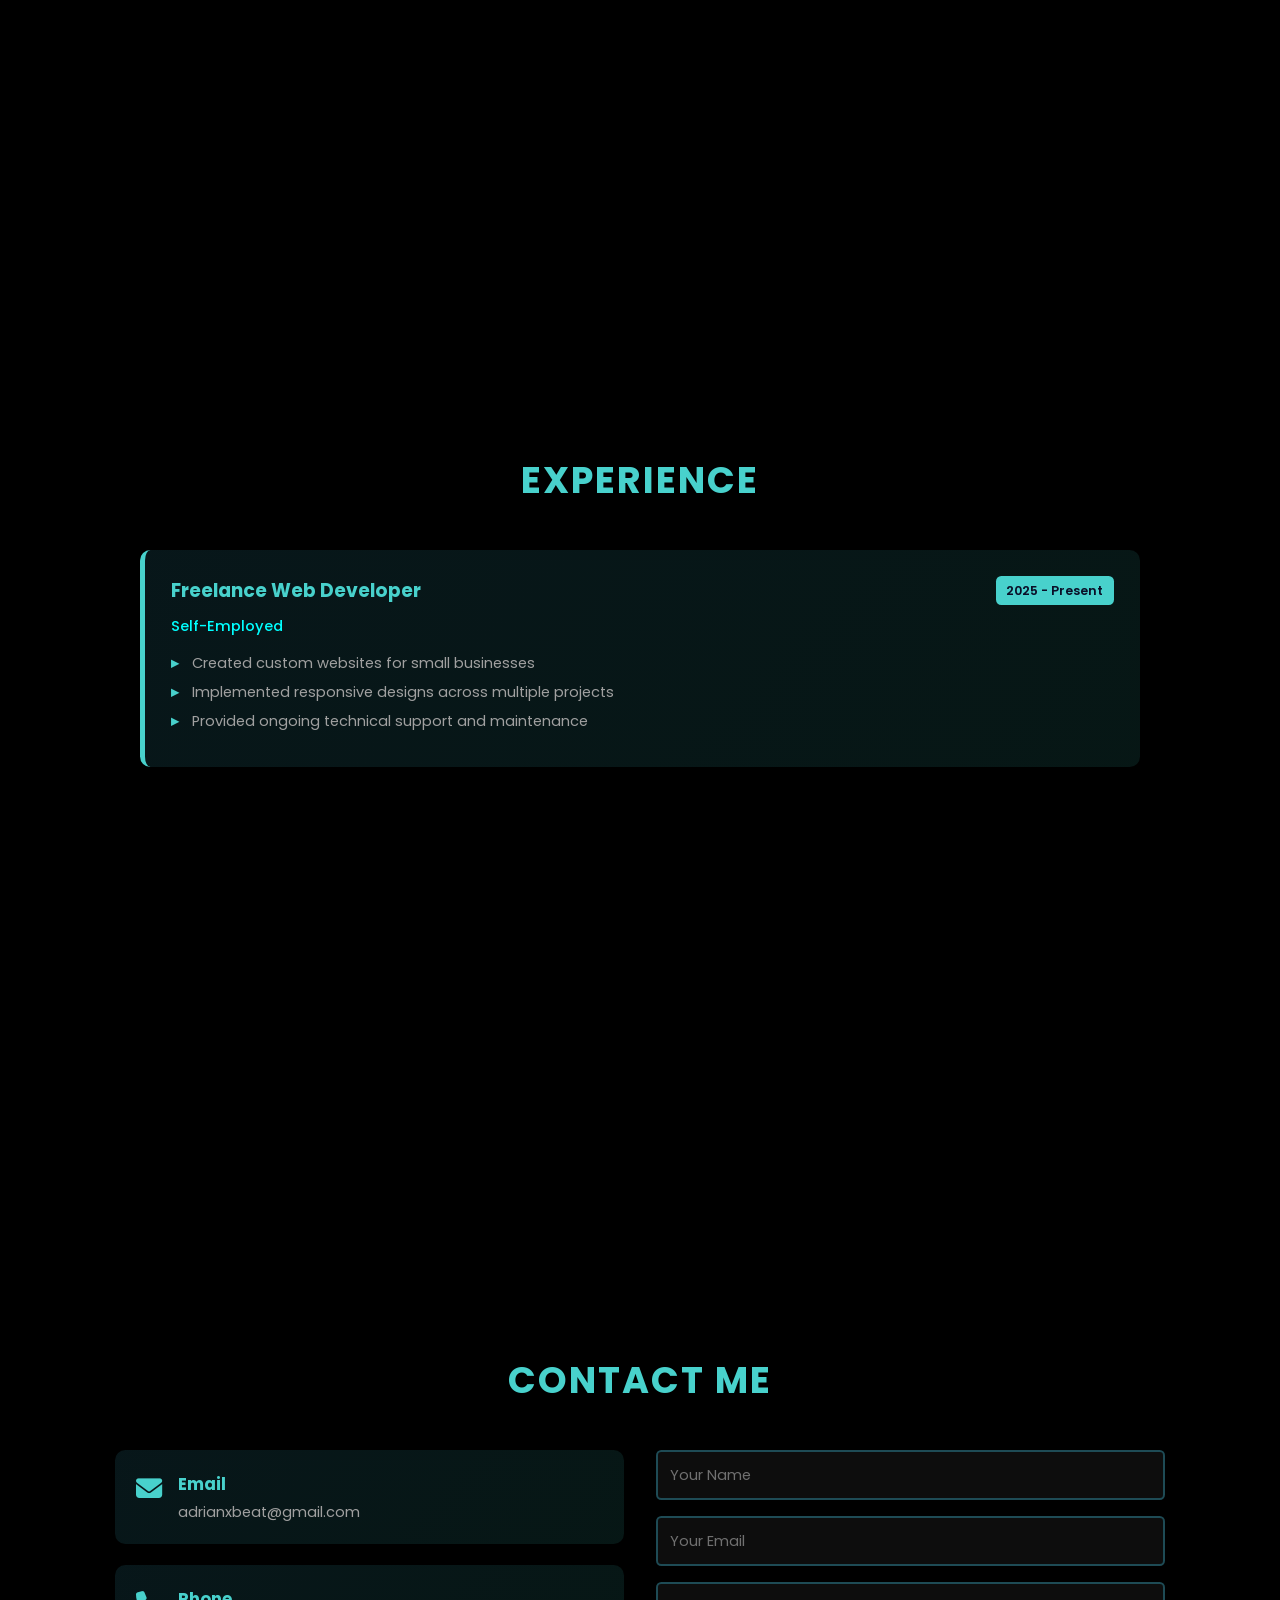
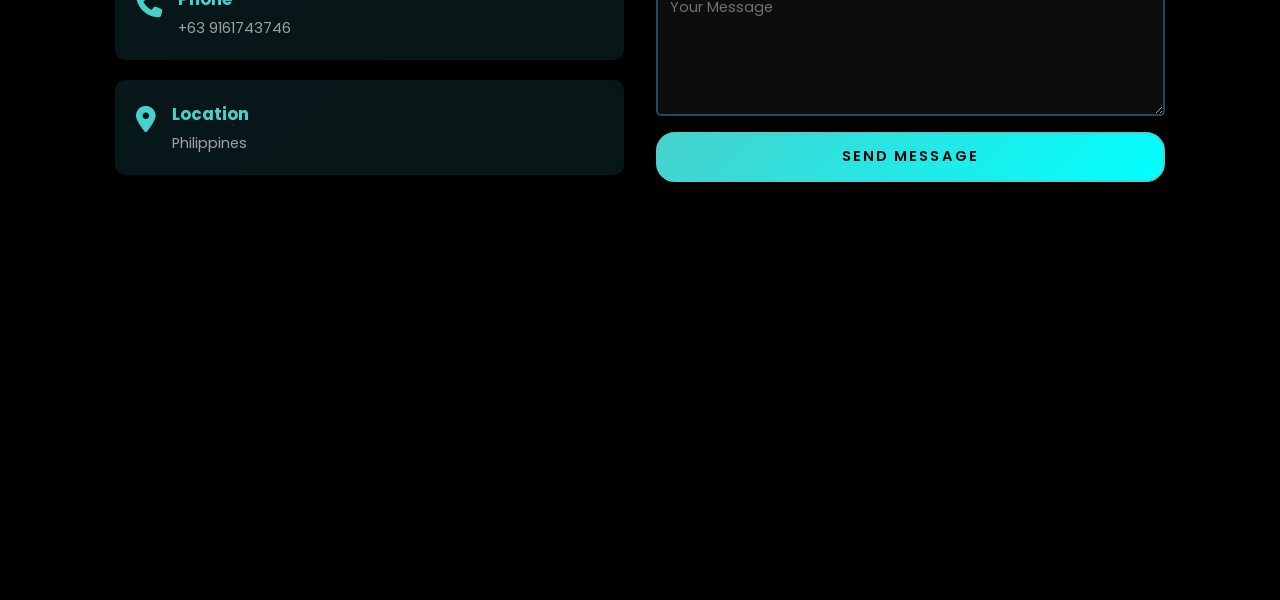
==== commit 70440b25: "Updated social icons and links" ====
--- a/index.html
+++ b/index.html
@@ -39,9 +39,9 @@
                     <p>"I build modern, responsive, and user-friendly web applications using HTML, CSS, and JavaScript. Continuously improving my skills through real-world projects."</p>
                     <div class="social-icons">
                         <a href="#"><i class="fa-brands fa-linkedin"></i></a>
-                        <a href="#"><i class="fa-brands fa-github"></i></a>
-                        <a href="#"><i class="fa-brands fa-x-twitter"></i></a>
-                        <a href="#"><i class="fa-brands fa-instagram"></i></a>
+                        <a href="https://github.com/SilentDev6767"><i class="fa-brands fa-github"></i></a>
+                        <a href="#"><i class="fa-brands fa-twitter"></i></a>
+                        <a href="https://www.instagram.com/sincerelyyours_adrian/"><i class="fa-brands fa-instagram"></i></a>
                         </div>
                         <a href="#contact" class="btn">Hire me</a>
                         </div>
@@ -201,6 +201,7 @@
     <textarea name="message" placeholder="Your Message" rows="5" required></textarea>
     <button type="submit" class="btn">Send Message</button>
 </form>
+ </div>
             </section>
 
     <script>
